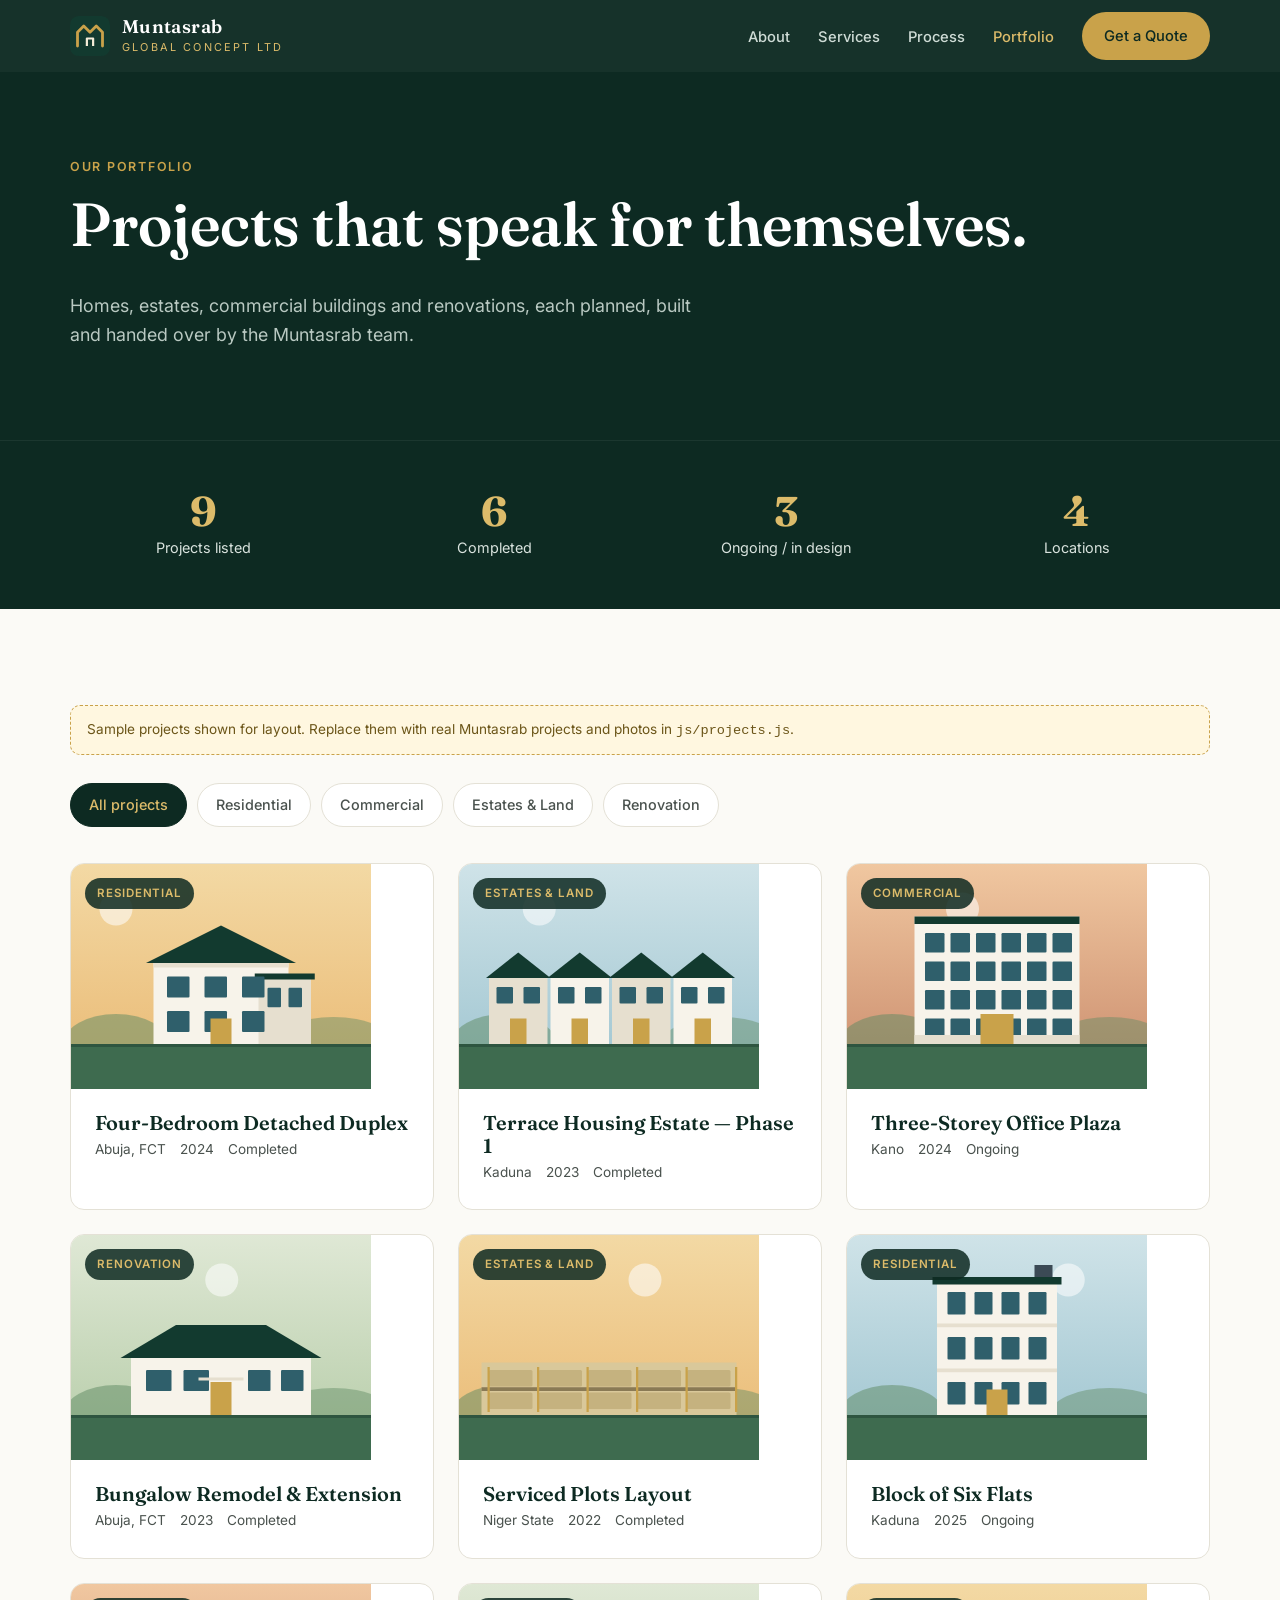
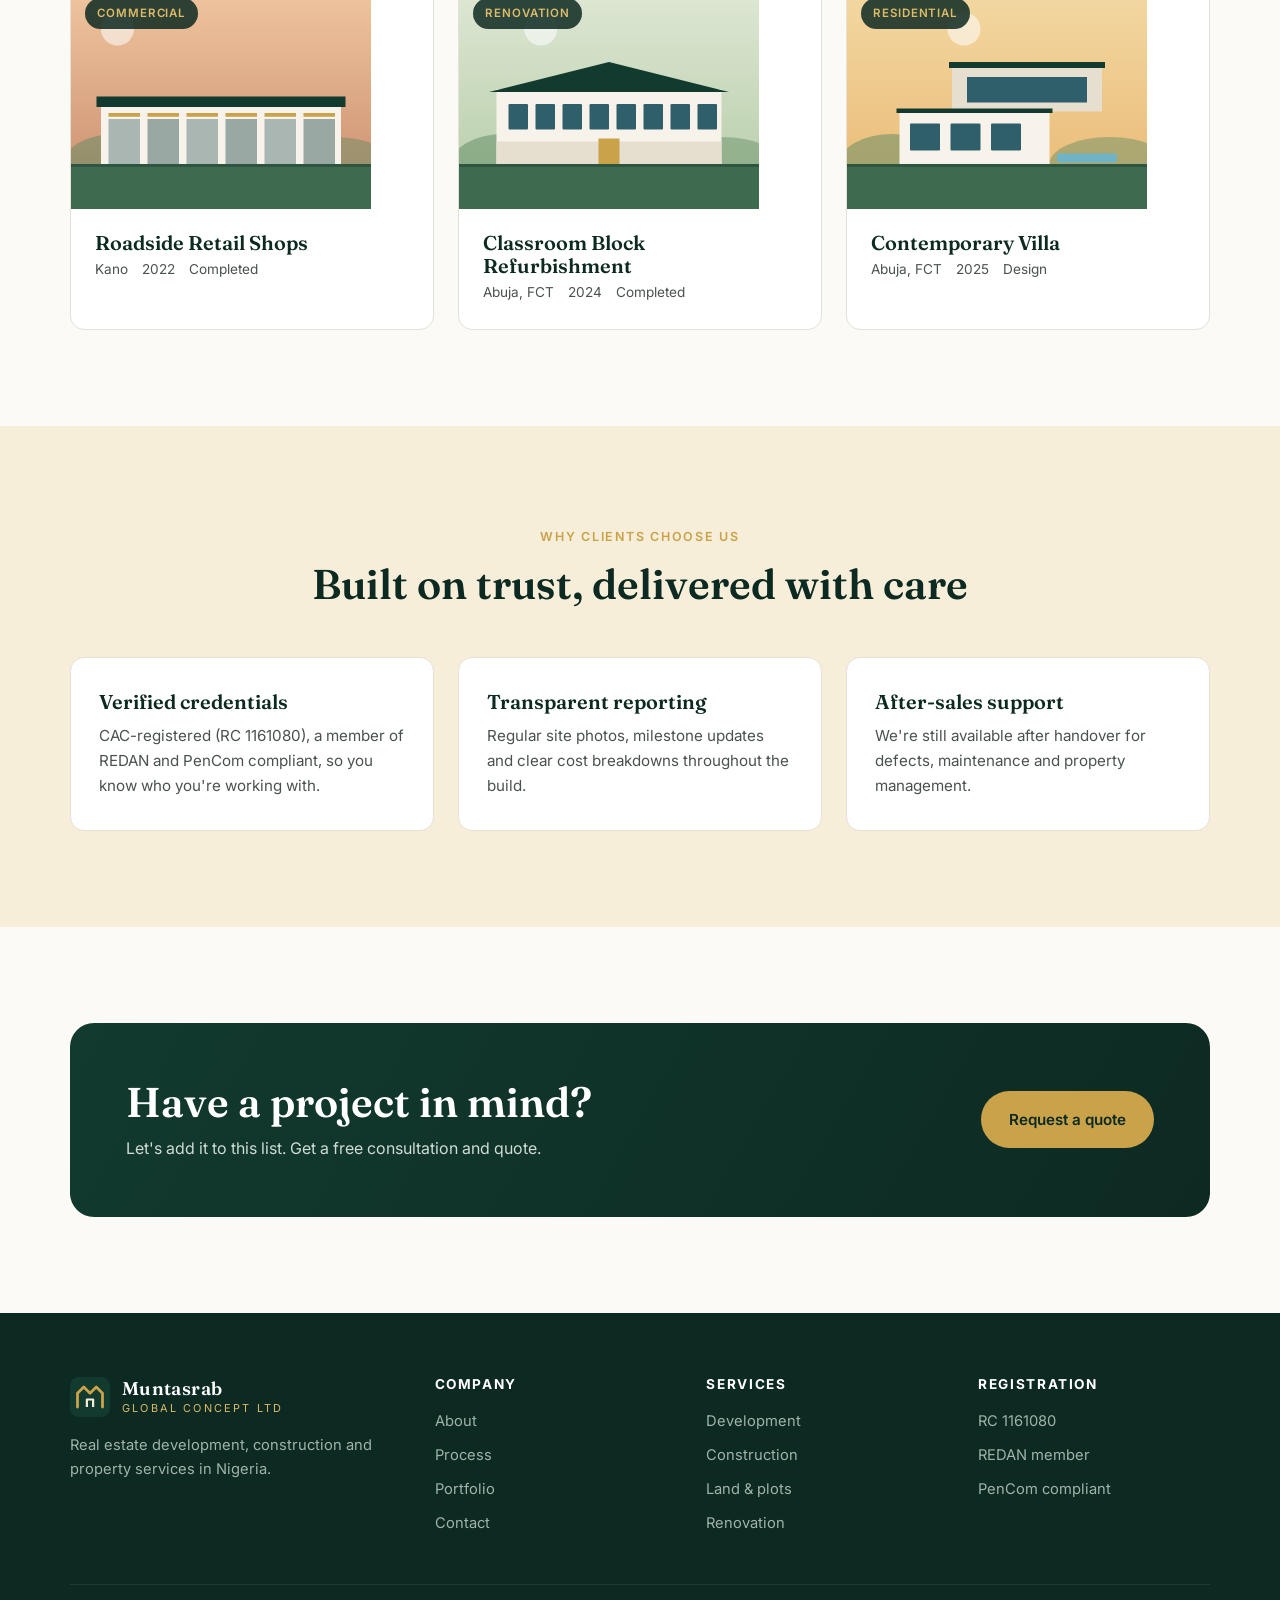
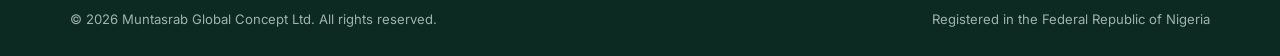
==== portfolio.html @ 81d4eeb0 "Add company website and portfolio for Muntasrab Global Concept Ltd Static, responsive site: company " ====
<!doctype html>
<html lang="en">
<head>
  <meta charset="utf-8">
  <meta name="viewport" content="width=device-width, initial-scale=1">
  <title>Portfolio — Muntasrab Global Concept Ltd</title>
  <meta name="description" content="Residential, commercial, estate and renovation projects by Muntasrab Global Concept Ltd, a Nigerian real estate developer and REDAN member.">
  <link rel="icon" href="assets/logo.svg" type="image/svg+xml">
  <link rel="preconnect" href="https://fonts.googleapis.com">
  <link rel="preconnect" href="https://fonts.gstatic.com" crossorigin>
  <link href="https://fonts.googleapis.com/css2?family=Fraunces:ital,opsz,wght@0,9..144,500;0,9..144,600;1,9..144,500&family=Inter:wght@400;500;600;700&display=swap" rel="stylesheet">
  <link rel="stylesheet" href="css/styles.css">
</head>
<body>

  <header class="site-header">
    <div class="container nav">
      <a class="brand" href="index.html" aria-label="Muntasrab Global Concept — home">
        <img class="brand-mark" src="assets/logo.svg" alt="">
        <span class="brand-text">
          <span class="brand-name">Muntasrab</span><br>
          <span class="brand-sub">Global Concept Ltd</span>
        </span>
      </a>
      <button class="nav-toggle" aria-label="Open menu" aria-expanded="false" aria-controls="nav-links">
        <span></span><span></span><span></span>
      </button>
      <ul class="nav-links" id="nav-links">
        <li><a href="index.html#about">About</a></li>
        <li><a href="index.html#services">Services</a></li>
        <li><a href="index.html#process">Process</a></li>
        <li><a href="portfolio.html" aria-current="page">Portfolio</a></li>
        <li><a class="btn btn--gold" href="index.html#contact">Get a Quote</a></li>
      </ul>
    </div>
  </header>

  <main>
    <section class="page-hero">
      <div class="container">
        <span class="eyebrow">Our Portfolio</span>
        <h1>Projects that speak for themselves.</h1>
        <p class="lead" style="color:#b9c9c2">Homes, estates, commercial buildings and renovations, each planned, built and handed over by the Muntasrab team.</p>
      </div>
    </section>

    <!-- Stats are computed from js/projects.js -->
    <section class="section--dark" style="padding:48px 0;border-top:1px solid rgba(255,255,255,.06)">
      <div class="container stats-grid">
        <div class="stat"><strong data-stat="total">0</strong><span>Projects listed</span></div>
        <div class="stat"><strong data-stat="completed">0</strong><span>Completed</span></div>
        <div class="stat"><strong data-stat="ongoing">0</strong><span>Ongoing / in design</span></div>
        <div class="stat"><strong data-stat="locations">0</strong><span>Locations</span></div>
      </div>
    </section>

    <section class="section">
      <div class="container">
        <!-- TODO: remove this note once js/projects.js contains real projects -->
        <p class="sample-note">Sample projects shown for layout. Replace them with real Muntasrab projects and photos in <code>js/projects.js</code>.</p>

        <div class="filters" data-filters role="group" aria-label="Filter projects">
          <button class="filter active" data-filter="all" aria-pressed="true">All projects</button>
          <button class="filter" data-filter="residential" aria-pressed="false">Residential</button>
          <button class="filter" data-filter="commercial" aria-pressed="false">Commercial</button>
          <button class="filter" data-filter="estate" aria-pressed="false">Estates &amp; Land</button>
          <button class="filter" data-filter="renovation" aria-pressed="false">Renovation</button>
        </div>

        <div class="project-grid" data-project-grid></div>
      </div>
    </section>

    <section class="section section--tint">
      <div class="container">
        <div class="section-head section-head--center reveal">
          <span class="eyebrow">Why Clients Choose Us</span>
          <h2>Built on trust, delivered with care</h2>
        </div>
        <div class="grid-3">
          <article class="card reveal">
            <h3>Verified credentials</h3>
            <p>CAC-registered (RC 1161080), a member of REDAN and PenCom compliant, so you know who you're working with.</p>
          </article>
          <article class="card reveal">
            <h3>Transparent reporting</h3>
            <p>Regular site photos, milestone updates and clear cost breakdowns throughout the build.</p>
          </article>
          <article class="card reveal">
            <h3>After-sales support</h3>
            <p>We're still available after handover for defects, maintenance and property management.</p>
          </article>
        </div>
      </div>
    </section>

    <section class="container" style="padding:96px 20px">
      <div class="cta-band reveal">
        <div>
          <h2>Have a project in mind?</h2>
          <p>Let's add it to this list. Get a free consultation and quote.</p>
        </div>
        <a class="btn btn--gold" href="index.html#contact">Request a quote</a>
      </div>
    </section>
  </main>

  <!-- Project detail modal -->
  <div class="modal" id="project-modal" role="dialog" aria-modal="true" aria-labelledby="m-title">
    <div class="modal-dialog">
      <button class="modal-close" aria-label="Close">×</button>
      <div class="modal-media"></div>
      <div class="modal-body">
        <span class="eyebrow" data-m-cat></span>
        <h2 id="m-title" data-m-title></h2>
        <p data-m-summary style="color:var(--ink-soft)"></p>
        <div class="facts" data-m-facts></div>
        <h3>Scope of work</h3>
        <ul class="scope" data-m-scope></ul>
        <div style="margin-top:28px"><a class="btn btn--green" href="index.html#contact">Enquire about a similar project</a></div>
      </div>
    </div>
  </div>

  <footer class="site-footer">
    <div class="container">
      <div class="footer-grid">
        <div>
          <a class="brand" href="index.html">
            <img class="brand-mark" src="assets/logo.svg" alt="">
            <span class="brand-text"><span class="brand-name">Muntasrab</span><br><span class="brand-sub">Global Concept Ltd</span></span>
          </a>
          <p style="margin-top:16px">Real estate development, construction and property services in Nigeria.</p>
        </div>
        <div>
          <h4>Company</h4>
          <ul><li><a href="index.html#about">About</a></li><li><a href="index.html#process">Process</a></li><li><a href="portfolio.html">Portfolio</a></li><li><a href="index.html#contact">Contact</a></li></ul>
        </div>
        <div>
          <h4>Services</h4>
          <ul><li>Development</li><li>Construction</li><li>Land &amp; plots</li><li>Renovation</li></ul>
        </div>
        <div>
          <h4>Registration</h4>
          <ul><li>RC 1161080</li><li>REDAN member</li><li>PenCom compliant</li></ul>
        </div>
      </div>
      <div class="footer-bottom">
        <span>© <span data-year>2026</span> Muntasrab Global Concept Ltd. All rights reserved.</span>
        <span>Registered in the Federal Republic of Nigeria</span>
      </div>
    </div>
  </footer>

  <script src="js/projects.js"></script>
  <script src="js/main.js"></script>
  <script>
    (function () {
      var p = window.PROJECTS || [];
      var set = function (k, v) { var el = document.querySelector('[data-stat="' + k + '"]'); if (el) el.textContent = v; };
      set("total", p.length);
      set("completed", p.filter(function (x) { return x.status === "Completed"; }).length);
      set("ongoing", p.filter(function (x) { return x.status !== "Completed"; }).length);
      set("locations", new Set(p.map(function (x) { return x.location; })).size);
    })();
  </script>
</body>
</html>
---- css/styles.css ----
/* Muntasrab Global Concept Ltd — shared styles */
:root {
  --green-900: #0d2a22;
  --green-800: #123a2f;
  --green-700: #1a4d3e;
  --green-500: #2f7a5f;
  --gold-500: #c9a24a;
  --gold-400: #dcbb6a;
  --gold-100: #f6eed9;
  --ink: #1b1f1d;
  --ink-soft: #4a524e;
  --paper: #fbfaf6;
  --white: #ffffff;
  --line: #e4e1d6;
  --radius: 14px;
  --shadow: 0 10px 30px rgba(13, 42, 34, 0.12);
  --maxw: 1180px;
  --font-display: "Fraunces", Georgia, serif;
  --font-body: "Inter", system-ui, -apple-system, "Segoe UI", sans-serif;
}

*,
*::before,
*::after { box-sizing: border-box; }

html { scroll-behavior: smooth; }

body {
  margin: 0;
  font-family: var(--font-body);
  color: var(--ink);
  background: var(--paper);
  line-height: 1.65;
  -webkit-font-smoothing: antialiased;
}

img, svg { display: block; max-width: 100%; }

a { color: inherit; }

h1, h2, h3, h4 {
  font-family: var(--font-display);
  line-height: 1.15;
  margin: 0 0 0.5em;
  color: var(--green-900);
}

h1 { font-size: clamp(2.2rem, 5vw, 3.8rem); font-weight: 600; }
h2 { font-size: clamp(1.8rem, 3.5vw, 2.6rem); font-weight: 600; }
h3 { font-size: 1.25rem; font-weight: 600; }

p { margin: 0 0 1em; }

.container {
  width: 100%;
  max-width: var(--maxw);
  margin: 0 auto;
  padding: 0 20px;
}

.eyebrow {
  display: inline-block;
  font-size: 0.78rem;
  font-weight: 600;
  letter-spacing: 0.14em;
  text-transform: uppercase;
  color: var(--gold-500);
  margin-bottom: 0.8rem;
}

.lead { font-size: 1.12rem; color: var(--ink-soft); max-width: 640px; }

.section { padding: 96px 0; }
.section--tint { background: var(--gold-100); }
.section--dark { background: var(--green-900); color: #d9e3de; }
.section--dark h2, .section--dark h3 { color: var(--white); }

.section-head { max-width: 720px; margin-bottom: 48px; }
.section-head--center { margin-left: auto; margin-right: auto; text-align: center; }
.section-head--center .lead { margin: 0 auto; }

/* Buttons */
.btn {
  display: inline-flex;
  align-items: center;
  gap: 8px;
  padding: 14px 26px;
  border-radius: 999px;
  font-weight: 600;
  font-size: 0.95rem;
  text-decoration: none;
  border: 2px solid transparent;
  cursor: pointer;
  transition: transform 0.15s ease, background 0.2s ease, color 0.2s ease;
  font-family: inherit;
}
.btn:hover { transform: translateY(-2px); }
.btn--gold { background: var(--gold-500); color: var(--green-900); }
.btn--gold:hover { background: var(--gold-400); }
.btn--outline { border-color: currentColor; color: var(--white); background: transparent; }
.btn--outline:hover { background: rgba(255, 255, 255, 0.1); }
.btn--green { background: var(--green-800); color: var(--white); }
.btn--green:hover { background: var(--green-700); }

/* Header */
.site-header {
  position: sticky;
  top: 0;
  z-index: 50;
  background: rgba(13, 42, 34, 0.96);
  backdrop-filter: blur(8px);
  color: var(--white);
}
.nav {
  display: flex;
  align-items: center;
  justify-content: space-between;
  height: 72px;
}
.brand {
  display: flex;
  align-items: center;
  gap: 12px;
  text-decoration: none;
  color: var(--white);
}
.brand-mark {
  width: 40px;
  height: 40px;
  flex-shrink: 0;
}
.brand-text { line-height: 1.1; }
.brand-name { font-family: var(--font-display); font-weight: 600; font-size: 1.15rem; letter-spacing: 0.02em; }
.brand-sub { font-size: 0.68rem; letter-spacing: 0.2em; text-transform: uppercase; color: var(--gold-400); }

.nav-links {
  display: flex;
  gap: 28px;
  list-style: none;
  margin: 0;
  padding: 0;
  align-items: center;
}
.nav-links a {
  text-decoration: none;
  font-size: 0.92rem;
  font-weight: 500;
  color: #cfdcd6;
  transition: color 0.2s;
}
.nav-links a:hover,
.nav-links a[aria-current="page"] { color: var(--gold-400); }
.nav-links .btn { padding: 10px 20px; color: var(--green-900); }

.nav-toggle {
  display: none;
  background: none;
  border: 0;
  color: var(--white);
  padding: 8px;
  cursor: pointer;
}
.nav-toggle span {
  display: block;
  width: 24px;
  height: 2px;
  background: currentColor;
  margin: 5px 0;
  transition: transform 0.2s, opacity 0.2s;
}

@media (max-width: 860px) {
  .nav-toggle { display: block; }
  .nav-links {
    position: absolute;
    top: 72px;
    left: 0;
    right: 0;
    flex-direction: column;
    align-items: flex-start;
    gap: 0;
    background: var(--green-900);
    padding: 8px 20px 24px;
    display: none;
  }
  .nav-links.open { display: flex; }
  .nav-links li { width: 100%; }
  .nav-links a { display: block; padding: 12px 0; }
  .nav-links .btn { margin-top: 8px; display: inline-flex; }
}

/* Hero */
.hero {
  position: relative;
  background: var(--green-900);
  color: #d9e3de;
  overflow: hidden;
}
.hero-inner {
  display: grid;
  grid-template-columns: 1.1fr 0.9fr;
  gap: 48px;
  align-items: center;
  padding: 96px 20px 110px;
}
.hero h1 { color: var(--white); }
.hero h1 em { font-style: italic; color: var(--gold-400); }
.hero .lead { color: #b9c9c2; }
.hero-actions { display: flex; flex-wrap: wrap; gap: 14px; margin-top: 28px; }
.hero-art { position: relative; }
.hero-art svg { width: 100%; height: auto; }
.hero-badge {
  position: absolute;
  bottom: -10px;
  left: -10px;
  background: var(--white);
  color: var(--green-900);
  border-radius: var(--radius);
  padding: 14px 18px;
  box-shadow: var(--shadow);
  font-size: 0.85rem;
  display: flex;
  gap: 12px;
  align-items: center;
}
.hero-badge strong { display: block; font-family: var(--font-display); font-size: 1.05rem; }

@media (max-width: 860px) {
  .hero-inner { grid-template-columns: 1fr; padding: 64px 20px 80px; }
  .hero-art { max-width: 460px; }
}

/* Credentials strip */
.creds {
  background: var(--green-800);
  color: #cfdcd6;
  padding: 26px 0;
}
.creds-grid {
  display: grid;
  grid-template-columns: repeat(4, 1fr);
  gap: 20px;
  text-align: center;
}
.creds-grid strong {
  display: block;
  font-family: var(--font-display);
  color: var(--gold-400);
  font-size: 1.3rem;
}
.creds-grid span { font-size: 0.82rem; letter-spacing: 0.04em; }
@media (max-width: 720px) { .creds-grid { grid-template-columns: repeat(2, 1fr); } }

/* About */
.split {
  display: grid;
  grid-template-columns: 1fr 1fr;
  gap: 64px;
  align-items: center;
}
@media (max-width: 860px) { .split { grid-template-columns: 1fr; gap: 40px; } }

.value-list { list-style: none; padding: 0; margin: 24px 0 0; display: grid; gap: 16px; }
.value-list li { display: flex; gap: 14px; align-items: flex-start; }
.value-list .tick {
  flex-shrink: 0;
  width: 28px;
  height: 28px;
  border-radius: 50%;
  background: var(--gold-100);
  color: var(--green-700);
  display: grid;
  place-items: center;
  font-weight: 700;
  font-size: 0.85rem;
}

.about-card {
  background: var(--green-900);
  border-radius: 22px;
  padding: 40px;
  color: #cfdcd6;
  position: relative;
  overflow: hidden;
}
.about-card h3 { color: var(--white); }
.about-card .quote { font-family: var(--font-display); font-size: 1.4rem; color: var(--white); line-height: 1.4; }
.about-card .pattern { position: absolute; right: -40px; top: -40px; opacity: 0.12; width: 220px; }

/* Cards */
.grid-3 {
  display: grid;
  grid-template-columns: repeat(3, 1fr);
  gap: 24px;
}
@media (max-width: 960px) { .grid-3 { grid-template-columns: repeat(2, 1fr); } }
@media (max-width: 620px) { .grid-3 { grid-template-columns: 1fr; } }

.card {
  background: var(--white);
  border: 1px solid var(--line);
  border-radius: var(--radius);
  padding: 32px 28px;
  transition: transform 0.2s ease, box-shadow 0.2s ease, border-color 0.2s;
}
.card:hover { transform: translateY(-4px); box-shadow: var(--shadow); border-color: transparent; }
.card-icon {
  width: 52px;
  height: 52px;
  border-radius: 12px;
  background: var(--green-900);
  color: var(--gold-400);
  display: grid;
  place-items: center;
  margin-bottom: 20px;
}
.card-icon svg { width: 26px; height: 26px; }
.card p { color: var(--ink-soft); font-size: 0.95rem; margin: 0; }

/* Process */
.steps {
  display: grid;
  grid-template-columns: repeat(4, 1fr);
  gap: 24px;
  counter-reset: step;
}
@media (max-width: 960px) { .steps { grid-template-columns: repeat(2, 1fr); } }
@media (max-width: 560px) { .steps { grid-template-columns: 1fr; } }
.step {
  border-top: 2px solid var(--gold-500);
  padding-top: 20px;
}
.step::before {
  counter-increment: step;
  content: "0" counter(step);
  display: block;
  font-family: var(--font-display);
  font-size: 2.2rem;
  color: var(--gold-400);
  margin-bottom: 8px;
}
.step p { font-size: 0.93rem; color: #b9c9c2; margin: 0; }

/* Project cards (shared with portfolio) */
.project-grid {
  display: grid;
  grid-template-columns: repeat(3, 1fr);
  gap: 24px;
}
@media (max-width: 960px) { .project-grid { grid-template-columns: repeat(2, 1fr); } }
@media (max-width: 620px) { .project-grid { grid-template-columns: 1fr; } }

.project {
  background: var(--white);
  border-radius: var(--radius);
  overflow: hidden;
  border: 1px solid var(--line);
  cursor: pointer;
  text-align: left;
  padding: 0;
  font: inherit;
  color: inherit;
  display: flex;
  flex-direction: column;
  transition: transform 0.2s ease, box-shadow 0.2s ease;
}
.project:hover,
.project:focus-visible { transform: translateY(-4px); box-shadow: var(--shadow); }
.project:focus-visible { outline: 3px solid var(--gold-500); outline-offset: 2px; }
.project-media {
  aspect-ratio: 4 / 3;
  position: relative;
  overflow: hidden;
}
.project-media svg,
.project-media img { width: 100%; height: 100%; object-fit: cover; }
.project-tag {
  position: absolute;
  top: 14px;
  left: 14px;
  background: rgba(13, 42, 34, 0.85);
  color: var(--gold-400);
  font-size: 0.72rem;
  font-weight: 600;
  letter-spacing: 0.08em;
  text-transform: uppercase;
  padding: 6px 12px;
  border-radius: 999px;
}
.project-body { padding: 22px 24px 26px; }
.project-body h3 { margin-bottom: 4px; }
.project-meta { font-size: 0.85rem; color: var(--ink-soft); display: flex; gap: 14px; flex-wrap: wrap; }

.sample-note {
  background: #fff7e0;
  border: 1px dashed var(--gold-500);
  color: #6b5518;
  font-size: 0.85rem;
  padding: 12px 16px;
  border-radius: 10px;
  margin-bottom: 28px;
}

/* CTA band */
.cta-band {
  background: linear-gradient(120deg, var(--green-800), var(--green-900));
  border-radius: 24px;
  padding: 56px;
  display: flex;
  justify-content: space-between;
  align-items: center;
  gap: 32px;
  color: #cfdcd6;
  flex-wrap: wrap;
}
.cta-band h2 { color: var(--white); margin-bottom: 8px; }
.cta-band p { margin: 0; }
@media (max-width: 620px) { .cta-band { padding: 36px 24px; } }

/* Contact */
.contact-grid {
  display: grid;
  grid-template-columns: 0.9fr 1.1fr;
  gap: 48px;
}
@media (max-width: 860px) { .contact-grid { grid-template-columns: 1fr; } }
.contact-list { list-style: none; padding: 0; margin: 24px 0 0; display: grid; gap: 20px; }
.contact-list li { display: flex; gap: 16px; }
.contact-list .ico {
  width: 44px; height: 44px; border-radius: 12px; flex-shrink: 0;
  background: var(--green-900); color: var(--gold-400);
  display: grid; place-items: center;
}
.contact-list .ico svg { width: 20px; height: 20px; }
.contact-list small { display: block; color: var(--ink-soft); font-size: 0.8rem; text-transform: uppercase; letter-spacing: 0.08em; }

.form {
  background: var(--white);
  border: 1px solid var(--line);
  border-radius: 20px;
  padding: 36px;
  display: grid;
  gap: 18px;
}
@media (max-width: 560px) { .form { padding: 24px; } }
.form-row { display: grid; grid-template-columns: 1fr 1fr; gap: 18px; }
@media (max-width: 560px) { .form-row { grid-template-columns: 1fr; } }
.field label { display: block; font-size: 0.85rem; font-weight: 600; margin-bottom: 6px; }
.field input,
.field select,
.field textarea {
  width: 100%;
  padding: 13px 14px;
  border: 1px solid var(--line);
  border-radius: 10px;
  font: inherit;
  background: var(--paper);
  color: var(--ink);
}
.field input:focus,
.field select:focus,
.field textarea:focus { outline: 2px solid var(--gold-500); border-color: transparent; }
.field textarea { min-height: 130px; resize: vertical; }
.form-status { font-size: 0.9rem; color: var(--green-700); min-height: 1.2em; margin: 0; }

/* Footer */
.site-footer {
  background: var(--green-900);
  color: #9fb3aa;
  padding: 64px 0 28px;
  font-size: 0.92rem;
}
.footer-grid {
  display: grid;
  grid-template-columns: 1.4fr 1fr 1fr 1fr;
  gap: 40px;
  margin-bottom: 48px;
}
@media (max-width: 860px) { .footer-grid { grid-template-columns: 1fr 1fr; } }
@media (max-width: 520px) { .footer-grid { grid-template-columns: 1fr; } }
.site-footer h4 { color: var(--white); font-family: var(--font-body); font-size: 0.85rem; text-transform: uppercase; letter-spacing: 0.12em; margin-bottom: 16px; }
.site-footer ul { list-style: none; padding: 0; margin: 0; display: grid; gap: 10px; }
.site-footer a { text-decoration: none; }
.site-footer a:hover { color: var(--gold-400); }
.footer-bottom {
  border-top: 1px solid rgba(255, 255, 255, 0.08);
  padding-top: 24px;
  display: flex;
  justify-content: space-between;
  gap: 16px;
  flex-wrap: wrap;
  font-size: 0.82rem;
}

/* Portfolio page */
.page-hero {
  background: var(--green-900);
  color: #b9c9c2;
  padding: 80px 0 72px;
}
.page-hero h1 { color: var(--white); }

.filters {
  display: flex;
  flex-wrap: wrap;
  gap: 10px;
  margin-bottom: 36px;
}
.filter {
  border: 1px solid var(--line);
  background: var(--white);
  border-radius: 999px;
  padding: 9px 18px;
  font: inherit;
  font-size: 0.9rem;
  font-weight: 500;
  cursor: pointer;
  color: var(--ink-soft);
  transition: all 0.2s;
}
.filter:hover { border-color: var(--green-700); color: var(--green-800); }
.filter.active { background: var(--green-900); border-color: var(--green-900); color: var(--gold-400); }

.stats-grid {
  display: grid;
  grid-template-columns: repeat(4, 1fr);
  gap: 24px;
  text-align: center;
}
@media (max-width: 720px) { .stats-grid { grid-template-columns: repeat(2, 1fr); } }
.stat strong { display: block; font-family: var(--font-display); font-size: 2.6rem; color: var(--gold-400); line-height: 1.1; }
.stat span { font-size: 0.9rem; }

.testimonial {
  background: var(--white);
  border-radius: var(--radius);
  padding: 32px;
  border: 1px solid var(--line);
}
.testimonial blockquote { margin: 0 0 20px; font-family: var(--font-display); font-size: 1.1rem; color: var(--green-900); line-height: 1.5; }
.testimonial cite { font-style: normal; font-size: 0.88rem; color: var(--ink-soft); }
.testimonial cite strong { display: block; color: var(--ink); }

/* Modal */
.modal {
  position: fixed;
  inset: 0;
  z-index: 100;
  background: rgba(8, 24, 19, 0.75);
  display: none;
  align-items: center;
  justify-content: center;
  padding: 20px;
}
.modal.open { display: flex; }
.modal-dialog {
  background: var(--white);
  border-radius: 20px;
  max-width: 820px;
  width: 100%;
  max-height: 90vh;
  overflow-y: auto;
  position: relative;
}
.modal-media { aspect-ratio: 16 / 8; overflow: hidden; }
.modal-media svg, .modal-media img { width: 100%; height: 100%; object-fit: cover; }
.modal-body { padding: 32px 36px 36px; }
@media (max-width: 560px) { .modal-body { padding: 24px; } }
.modal-close {
  position: absolute;
  top: 14px;
  right: 14px;
  width: 40px;
  height: 40px;
  border-radius: 50%;
  border: 0;
  background: rgba(255, 255, 255, 0.92);
  cursor: pointer;
  font-size: 1.4rem;
  line-height: 1;
  color: var(--green-900);
}
.facts {
  display: grid;
  grid-template-columns: repeat(auto-fit, minmax(150px, 1fr));
  gap: 16px;
  margin: 20px 0 24px;
  padding: 20px;
  background: var(--paper);
  border-radius: 12px;
}
.facts small { display: block; color: var(--ink-soft); font-size: 0.75rem; text-transform: uppercase; letter-spacing: 0.08em; }
.facts strong { font-size: 0.98rem; }
.scope { display: flex; flex-wrap: wrap; gap: 8px; list-style: none; padding: 0; margin: 12px 0 0; }
.scope li { background: var(--gold-100); color: var(--green-800); padding: 6px 12px; border-radius: 999px; font-size: 0.82rem; font-weight: 500; }

/* Reveal on scroll */
.reveal { opacity: 0; transform: translateY(18px); transition: opacity 0.6s ease, transform 0.6s ease; }
.reveal.visible { opacity: 1; transform: none; }
@media (prefers-reduced-motion: reduce) {
  html { scroll-behavior: auto; }
  .reveal { opacity: 1; transform: none; transition: none; }
  .btn, .card, .project { transition: none; }
}

.visually-hidden {
  position: absolute !important;
  width: 1px; height: 1px;
  overflow: hidden;
  clip: rect(0 0 0 0);
  white-space: nowrap;
}
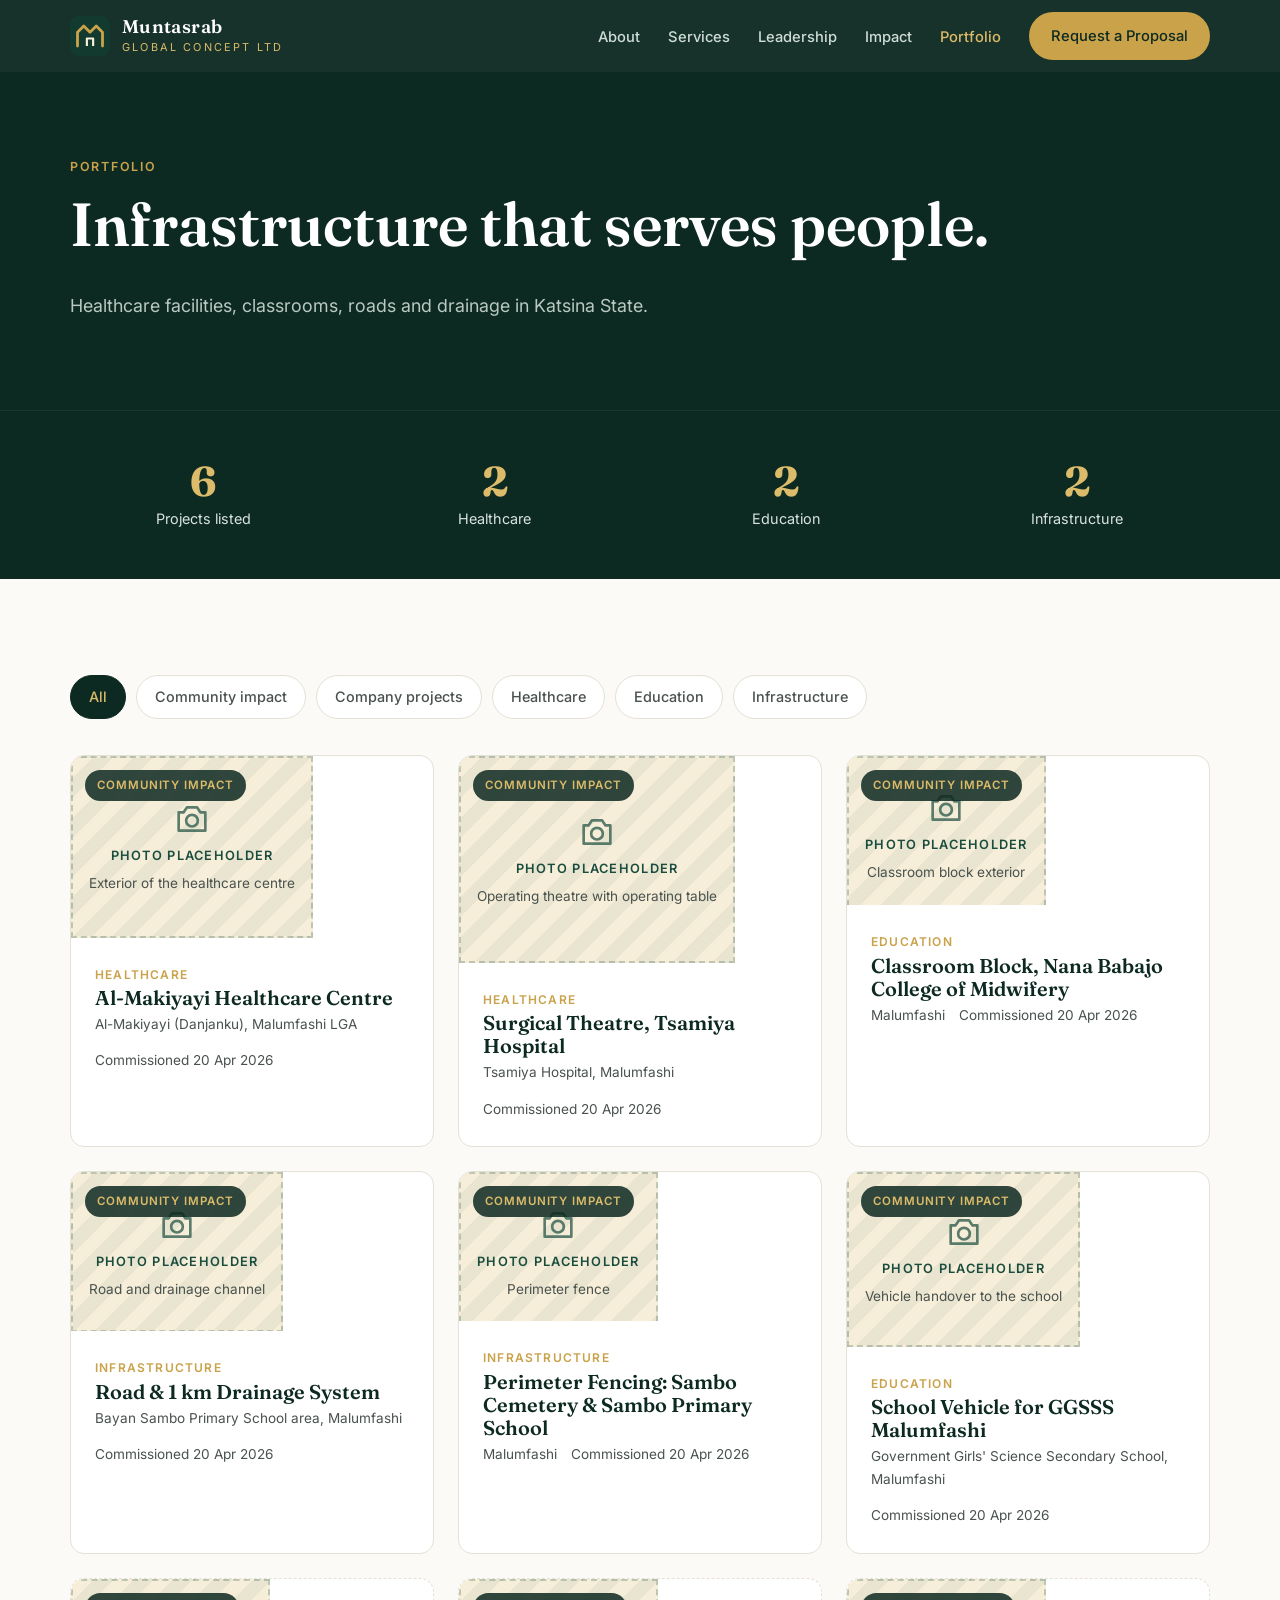
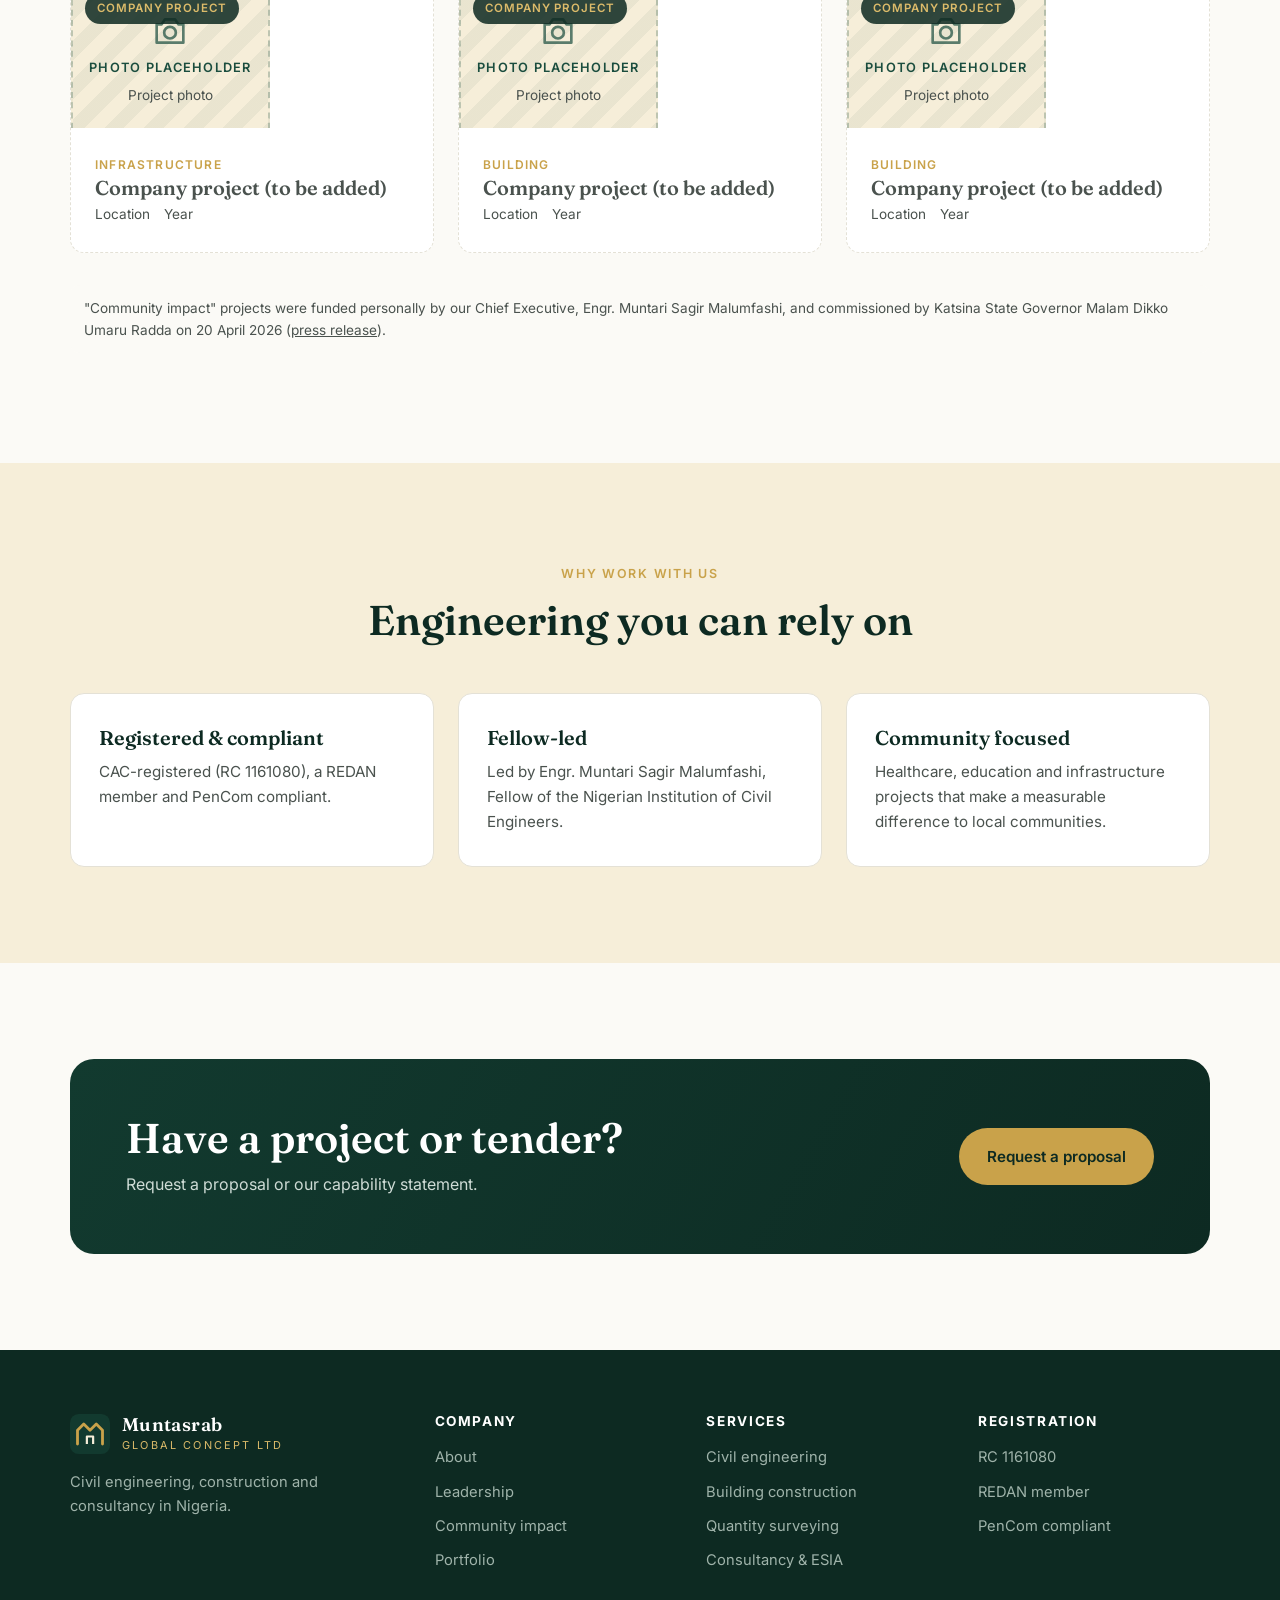
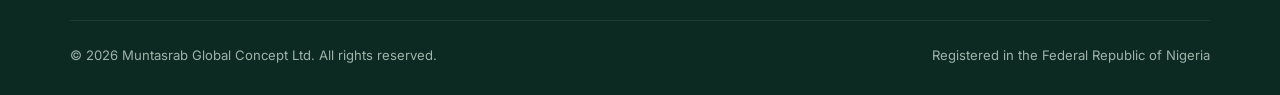
==== commit b66a34ad: "Rebuild site around confirmed company facts, with photo placeholders Reframe as a civil engineering " ====
--- a/portfolio.html
+++ b/portfolio.html
@@ -4,7 +4,7 @@
   <meta charset="utf-8">
   <meta name="viewport" content="width=device-width, initial-scale=1">
   <title>Portfolio — Muntasrab Global Concept Ltd</title>
-  <meta name="description" content="Residential, commercial, estate and renovation projects by Muntasrab Global Concept Ltd, a Nigerian real estate developer and REDAN member.">
+  <meta name="description" content="Projects and community impact work by Muntasrab Global Concept Ltd and its Chief Executive, Engr. Muntari Sagir Malumfashi, FNICE.">
   <link rel="icon" href="assets/logo.svg" type="image/svg+xml">
   <link rel="preconnect" href="https://fonts.googleapis.com">
   <link rel="preconnect" href="https://fonts.gstatic.com" crossorigin>
@@ -28,9 +28,10 @@
       <ul class="nav-links" id="nav-links">
         <li><a href="index.html#about">About</a></li>
         <li><a href="index.html#services">Services</a></li>
-        <li><a href="index.html#process">Process</a></li>
+        <li><a href="index.html#leadership">Leadership</a></li>
+        <li><a href="index.html#impact">Impact</a></li>
         <li><a href="portfolio.html" aria-current="page">Portfolio</a></li>
-        <li><a class="btn btn--gold" href="index.html#contact">Get a Quote</a></li>
+        <li><a class="btn btn--gold" href="index.html#contact">Request a Proposal</a></li>
       </ul>
     </div>
   </header>
@@ -38,57 +39,57 @@
   <main>
     <section class="page-hero">
       <div class="container">
-        <span class="eyebrow">Our Portfolio</span>
-        <h1>Projects that speak for themselves.</h1>
-        <p class="lead" style="color:#b9c9c2">Homes, estates, commercial buildings and renovations, each planned, built and handed over by the Muntasrab team.</p>
+        <span class="eyebrow">Portfolio</span>
+        <h1>Infrastructure that serves people.</h1>
+        <p class="lead" style="color:#b9c9c2">Healthcare facilities, classrooms, roads and drainage in Katsina State.</p>
       </div>
     </section>
 
-    <!-- Stats are computed from js/projects.js -->
+    <!-- Counts are computed from js/projects.js (empty company slots are not counted) -->
     <section class="section--dark" style="padding:48px 0;border-top:1px solid rgba(255,255,255,.06)">
       <div class="container stats-grid">
         <div class="stat"><strong data-stat="total">0</strong><span>Projects listed</span></div>
-        <div class="stat"><strong data-stat="completed">0</strong><span>Completed</span></div>
-        <div class="stat"><strong data-stat="ongoing">0</strong><span>Ongoing / in design</span></div>
-        <div class="stat"><strong data-stat="locations">0</strong><span>Locations</span></div>
+        <div class="stat"><strong data-stat="healthcare">0</strong><span>Healthcare</span></div>
+        <div class="stat"><strong data-stat="education">0</strong><span>Education</span></div>
+        <div class="stat"><strong data-stat="infrastructure">0</strong><span>Infrastructure</span></div>
       </div>
     </section>
 
     <section class="section">
       <div class="container">
-        <!-- TODO: remove this note once js/projects.js contains real projects -->
-        <p class="sample-note">Sample projects shown for layout. Replace them with real Muntasrab projects and photos in <code>js/projects.js</code>.</p>
-
         <div class="filters" data-filters role="group" aria-label="Filter projects">
-          <button class="filter active" data-filter="all" aria-pressed="true">All projects</button>
-          <button class="filter" data-filter="residential" aria-pressed="false">Residential</button>
-          <button class="filter" data-filter="commercial" aria-pressed="false">Commercial</button>
-          <button class="filter" data-filter="estate" aria-pressed="false">Estates &amp; Land</button>
-          <button class="filter" data-filter="renovation" aria-pressed="false">Renovation</button>
+          <button class="filter active" data-filter="all" aria-pressed="true">All</button>
+          <button class="filter" data-filter="community" aria-pressed="false">Community impact</button>
+          <button class="filter" data-filter="company" aria-pressed="false">Company projects</button>
+          <button class="filter" data-filter="healthcare" aria-pressed="false">Healthcare</button>
+          <button class="filter" data-filter="education" aria-pressed="false">Education</button>
+          <button class="filter" data-filter="infrastructure" aria-pressed="false">Infrastructure</button>
         </div>
 
         <div class="project-grid" data-project-grid></div>
+
+        <p class="modal-note" style="margin-top:32px">"Community impact" projects were funded personally by our Chief Executive, Engr. Muntari Sagir Malumfashi, and commissioned by Katsina State Governor Malam Dikko Umaru Radda on 20 April 2026 (<a href="https://katsinastate.gov.ng/2026/04/20/governor-radda-urges-affluent-individuals-to-support-community-development/" target="_blank" rel="noopener">press release</a>).</p>
       </div>
     </section>
 
     <section class="section section--tint">
       <div class="container">
         <div class="section-head section-head--center reveal">
-          <span class="eyebrow">Why Clients Choose Us</span>
-          <h2>Built on trust, delivered with care</h2>
+          <span class="eyebrow">Why Work With Us</span>
+          <h2>Engineering you can rely on</h2>
         </div>
         <div class="grid-3">
           <article class="card reveal">
-            <h3>Verified credentials</h3>
-            <p>CAC-registered (RC 1161080), a member of REDAN and PenCom compliant, so you know who you're working with.</p>
+            <h3>Registered &amp; compliant</h3>
+            <p>CAC-registered (RC 1161080), a REDAN member and PenCom compliant.</p>
           </article>
           <article class="card reveal">
-            <h3>Transparent reporting</h3>
-            <p>Regular site photos, milestone updates and clear cost breakdowns throughout the build.</p>
+            <h3>Fellow-led</h3>
+            <p>Led by Engr. Muntari Sagir Malumfashi, Fellow of the Nigerian Institution of Civil Engineers.</p>
           </article>
           <article class="card reveal">
-            <h3>After-sales support</h3>
-            <p>We're still available after handover for defects, maintenance and property management.</p>
+            <h3>Community focused</h3>
+            <p>Healthcare, education and infrastructure projects that make a measurable difference to local communities.</p>
           </article>
         </div>
       </div>
@@ -97,10 +98,10 @@
     <section class="container" style="padding:96px 20px">
       <div class="cta-band reveal">
         <div>
-          <h2>Have a project in mind?</h2>
-          <p>Let's add it to this list. Get a free consultation and quote.</p>
+          <h2>Have a project or tender?</h2>
+          <p>Request a proposal or our capability statement.</p>
         </div>
-        <a class="btn btn--gold" href="index.html#contact">Request a quote</a>
+        <a class="btn btn--gold" href="index.html#contact">Request a proposal</a>
       </div>
     </section>
   </main>
@@ -115,9 +116,11 @@
         <h2 id="m-title" data-m-title></h2>
         <p data-m-summary style="color:var(--ink-soft)"></p>
         <div class="facts" data-m-facts></div>
-        <h3>Scope of work</h3>
+        <div class="modal-gallery" data-m-gallery></div>
+        <h3>Scope</h3>
         <ul class="scope" data-m-scope></ul>
-        <div style="margin-top:28px"><a class="btn btn--green" href="index.html#contact">Enquire about a similar project</a></div>
+        <p class="modal-note" data-m-note hidden>Funded personally by Engr. Muntari Sagir Malumfashi and commissioned by Governor Dikko Umaru Radda on 20 April 2026.</p>
+        <div style="margin-top:28px"><a class="btn btn--green" href="index.html#contact">Discuss a similar project</a></div>
       </div>
     </div>
   </div>
@@ -130,15 +133,15 @@
             <img class="brand-mark" src="assets/logo.svg" alt="">
             <span class="brand-text"><span class="brand-name">Muntasrab</span><br><span class="brand-sub">Global Concept Ltd</span></span>
           </a>
-          <p style="margin-top:16px">Real estate development, construction and property services in Nigeria.</p>
+          <p style="margin-top:16px">Civil engineering, construction and consultancy in Nigeria.</p>
         </div>
         <div>
           <h4>Company</h4>
-          <ul><li><a href="index.html#about">About</a></li><li><a href="index.html#process">Process</a></li><li><a href="portfolio.html">Portfolio</a></li><li><a href="index.html#contact">Contact</a></li></ul>
+          <ul><li><a href="index.html#about">About</a></li><li><a href="index.html#leadership">Leadership</a></li><li><a href="index.html#impact">Community impact</a></li><li><a href="portfolio.html">Portfolio</a></li></ul>
         </div>
         <div>
           <h4>Services</h4>
-          <ul><li>Development</li><li>Construction</li><li>Land &amp; plots</li><li>Renovation</li></ul>
+          <ul><li>Civil engineering</li><li>Building construction</li><li>Quantity surveying</li><li>Consultancy &amp; ESIA</li></ul>
         </div>
         <div>
           <h4>Registration</h4>
@@ -154,15 +157,5 @@
 
   <script src="js/projects.js"></script>
   <script src="js/main.js"></script>
-  <script>
-    (function () {
-      var p = window.PROJECTS || [];
-      var set = function (k, v) { var el = document.querySelector('[data-stat="' + k + '"]'); if (el) el.textContent = v; };
-      set("total", p.length);
-      set("completed", p.filter(function (x) { return x.status === "Completed"; }).length);
-      set("ongoing", p.filter(function (x) { return x.status !== "Completed"; }).length);
-      set("locations", new Set(p.map(function (x) { return x.location; })).size);
-    })();
-  </script>
 </body>
 </html>
--- a/css/styles.css
+++ b/css/styles.css
@@ -610,3 +610,91 @@
   clip: rect(0 0 0 0);
   white-space: nowrap;
 }
+
+/* ---------- Photo placeholders ---------- */
+.photo-ph {
+  width: 100%;
+  height: 100%;
+  min-height: 160px;
+  display: flex;
+  flex-direction: column;
+  align-items: center;
+  justify-content: center;
+  gap: 6px;
+  padding: 16px;
+  text-align: center;
+  color: var(--green-700);
+  background:
+    repeating-linear-gradient(135deg, transparent 0 14px, rgba(26, 77, 62, 0.06) 14px 28px),
+    var(--gold-100);
+  border: 2px dashed rgba(26, 77, 62, 0.25);
+}
+.photo-ph svg { width: 40px; height: 40px; opacity: 0.7; }
+.photo-ph span { font-weight: 600; font-size: 0.8rem; letter-spacing: 0.1em; text-transform: uppercase; }
+.photo-ph small { font-size: 0.85rem; color: var(--ink-soft); max-width: 260px; }
+.section--dark .photo-ph { background: repeating-linear-gradient(135deg, transparent 0 14px, rgba(255,255,255,0.04) 14px 28px), var(--green-800); color: var(--gold-400); border-color: rgba(220,187,106,0.35); }
+.section--dark .photo-ph small { color: #b9c9c2; }
+
+.project-cat { font-size: 0.75rem; font-weight: 600; letter-spacing: 0.1em; text-transform: uppercase; color: var(--gold-500); }
+.project--slot { border-style: dashed; }
+.project--slot h3 { color: var(--ink-soft); }
+
+/* ---------- Leadership ---------- */
+.leader {
+  display: grid;
+  grid-template-columns: 320px 1fr;
+  gap: 48px;
+  align-items: center;
+}
+@media (max-width: 860px) { .leader { grid-template-columns: 1fr; gap: 28px; } }
+.leader-photo { aspect-ratio: 4 / 5; border-radius: 20px; overflow: hidden; max-width: 320px; }
+.leader-photo img { width: 100%; height: 100%; object-fit: cover; }
+.leader-role { font-size: 0.95rem; color: var(--gold-500); font-weight: 600; margin-bottom: 18px; }
+.leader .creds-list { display: flex; flex-wrap: wrap; gap: 8px; list-style: none; padding: 0; margin: 20px 0 0; }
+.leader .creds-list li { background: var(--white); border: 1px solid var(--line); padding: 7px 14px; border-radius: 999px; font-size: 0.85rem; font-weight: 500; }
+
+/* ---------- Community impact ---------- */
+.impact-grid {
+  display: grid;
+  grid-template-columns: 1.1fr 0.9fr;
+  gap: 48px;
+  align-items: start;
+}
+@media (max-width: 900px) { .impact-grid { grid-template-columns: 1fr; } }
+.impact-list { list-style: none; padding: 0; margin: 0; display: grid; gap: 14px; }
+.impact-list li {
+  display: flex; gap: 14px; align-items: flex-start;
+  padding: 16px 18px; border-radius: 12px;
+  background: rgba(255, 255, 255, 0.05);
+  border: 1px solid rgba(255, 255, 255, 0.08);
+}
+.impact-list .dot { flex-shrink: 0; width: 10px; height: 10px; margin-top: 8px; border-radius: 50%; background: var(--gold-400); }
+.impact-list strong { color: var(--white); display: block; }
+.impact-list span { font-size: 0.92rem; }
+.impact-photos { display: grid; grid-template-columns: 1fr 1fr; gap: 12px; }
+.impact-photos > div { aspect-ratio: 4 / 3; border-radius: 12px; overflow: hidden; }
+.impact-photos > div:first-child { grid-column: span 2; aspect-ratio: 16 / 9; }
+.pull-quote {
+  margin: 32px 0 0;
+  padding-left: 20px;
+  border-left: 3px solid var(--gold-500);
+  font-family: var(--font-display);
+  font-size: 1.2rem;
+  line-height: 1.5;
+  color: var(--white);
+}
+.pull-quote cite { display: block; margin-top: 10px; font-family: var(--font-body); font-size: 0.85rem; font-style: normal; color: #9fb3aa; }
+.source-note { font-size: 0.82rem; color: #9fb3aa; margin-top: 20px; }
+.source-note a { color: var(--gold-400); }
+
+/* ---------- Modal gallery ---------- */
+.modal-gallery { display: grid; grid-template-columns: repeat(auto-fill, minmax(140px, 1fr)); gap: 10px; margin: 0 0 20px; }
+.modal-gallery:empty { display: none; }
+.modal-gallery figure { margin: 0; aspect-ratio: 4 / 3; border-radius: 10px; overflow: hidden; }
+.modal-gallery .photo-ph { min-height: 0; padding: 8px; }
+.modal-gallery .photo-ph svg { width: 24px; height: 24px; }
+.modal-gallery .photo-ph span { display: none; }
+.modal-gallery .photo-ph small { font-size: 0.72rem; }
+.modal-note { font-size: 0.85rem; color: var(--ink-soft); background: var(--paper); border-radius: 10px; padding: 12px 14px; margin-top: 20px; }
+.steps--light .step p { color: var(--ink-soft); }
+.steps--light .step::before { color: var(--gold-500); }
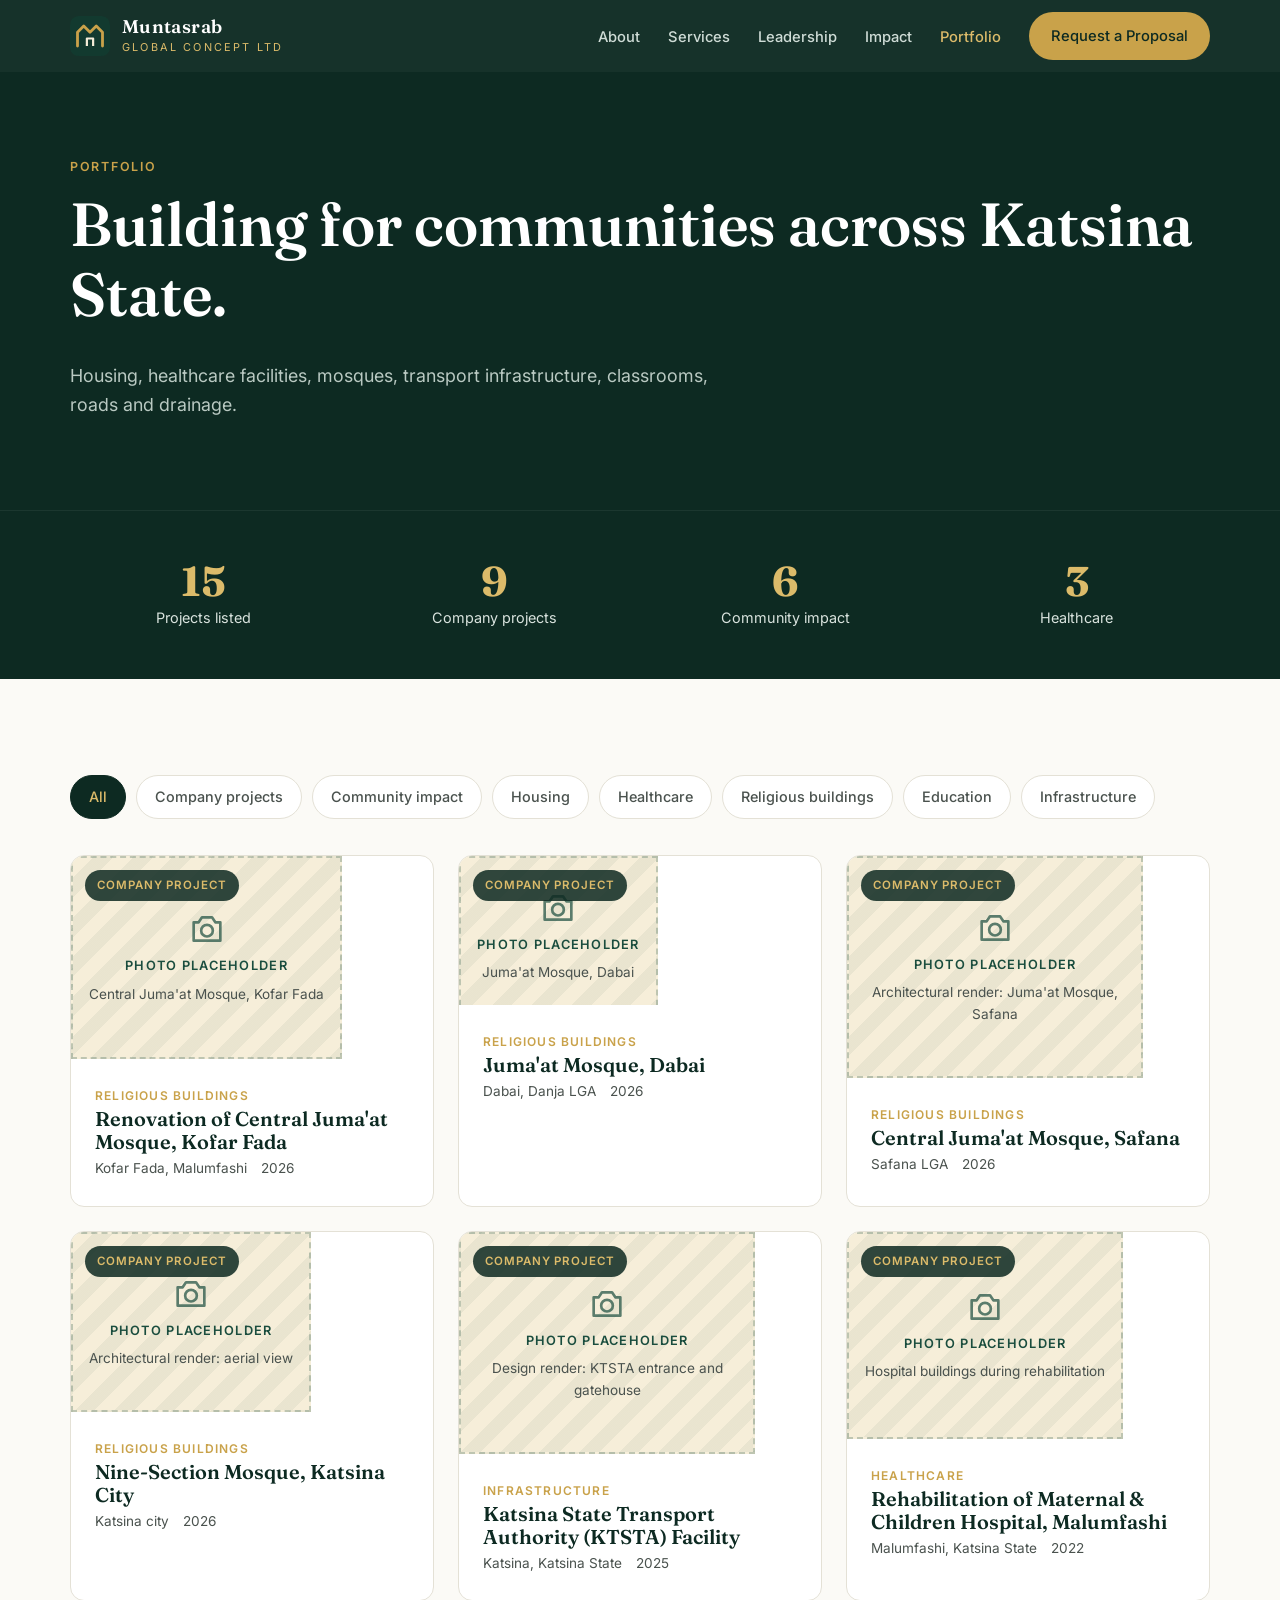
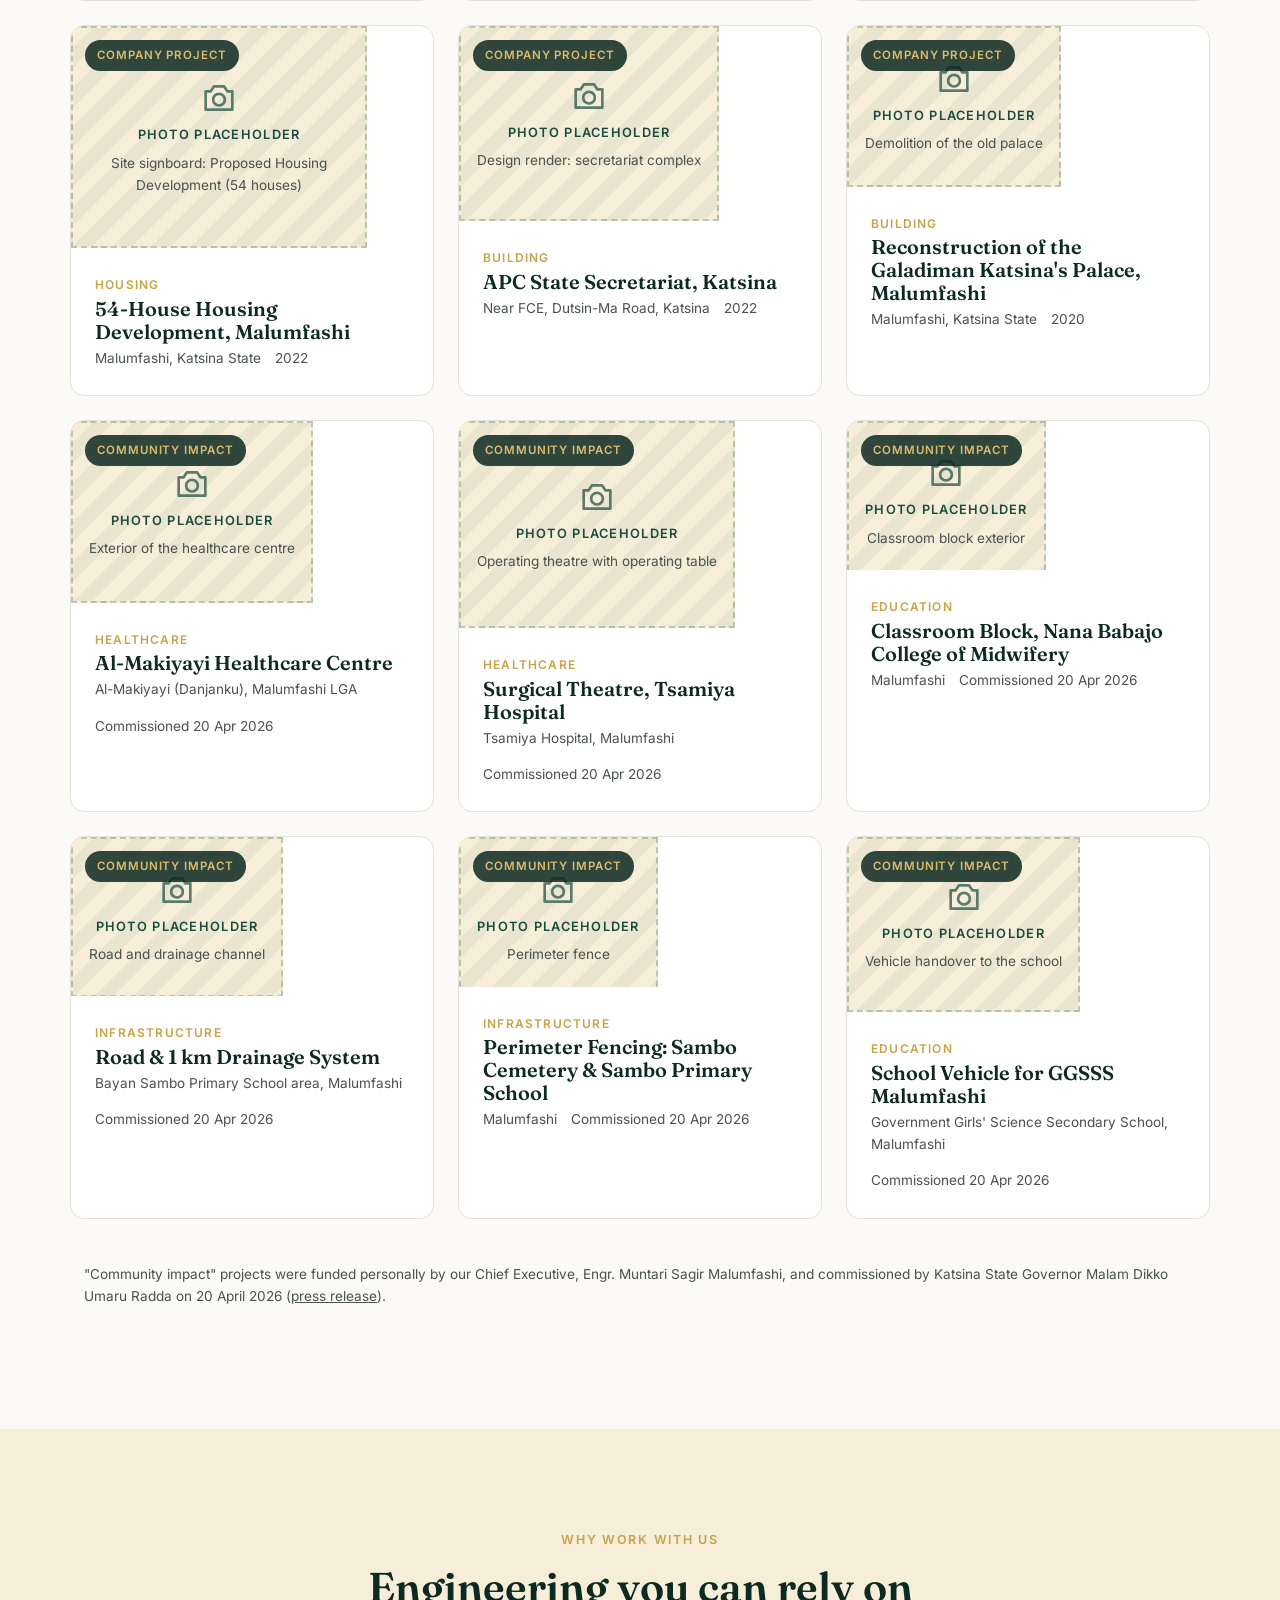
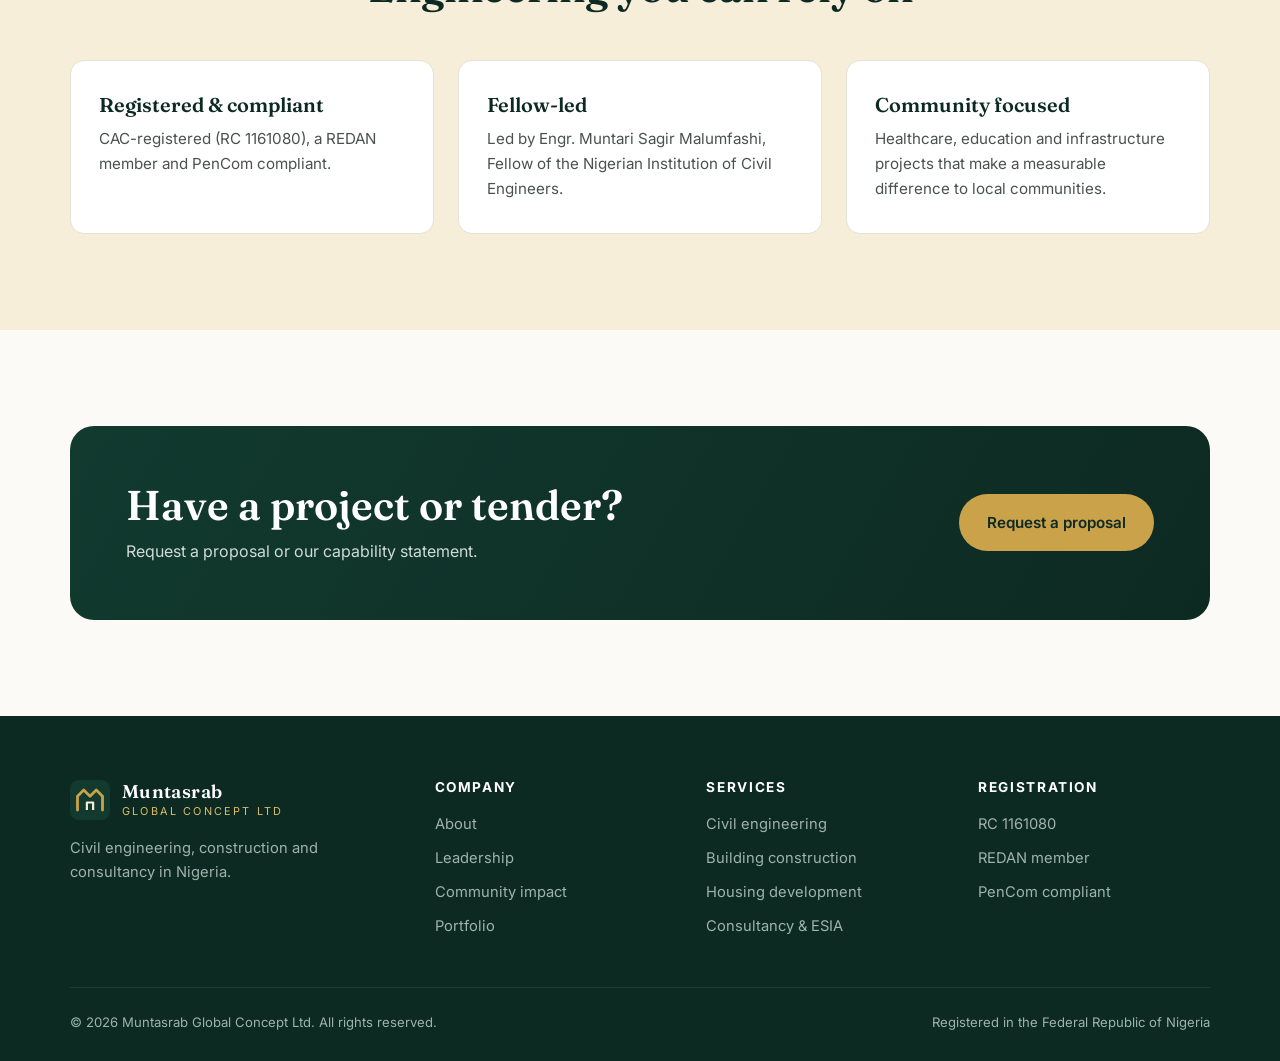
==== commit b9de03f2: "Add company projects from public Facebook posts Add nine Muntasrab projects sourced from posts the u" ====
--- a/portfolio.html
+++ b/portfolio.html
@@ -40,18 +40,18 @@
     <section class="page-hero">
       <div class="container">
         <span class="eyebrow">Portfolio</span>
-        <h1>Infrastructure that serves people.</h1>
-        <p class="lead" style="color:#b9c9c2">Healthcare facilities, classrooms, roads and drainage in Katsina State.</p>
+        <h1>Building for communities across Katsina State.</h1>
+        <p class="lead" style="color:#b9c9c2">Housing, healthcare facilities, mosques, transport infrastructure, classrooms, roads and drainage.</p>
       </div>
     </section>
 
-    <!-- Counts are computed from js/projects.js (empty company slots are not counted) -->
+    <!-- Counts are computed from js/projects.js (placeholder slots are not counted) -->
     <section class="section--dark" style="padding:48px 0;border-top:1px solid rgba(255,255,255,.06)">
       <div class="container stats-grid">
         <div class="stat"><strong data-stat="total">0</strong><span>Projects listed</span></div>
+        <div class="stat"><strong data-stat="company">0</strong><span>Company projects</span></div>
+        <div class="stat"><strong data-stat="community">0</strong><span>Community impact</span></div>
         <div class="stat"><strong data-stat="healthcare">0</strong><span>Healthcare</span></div>
-        <div class="stat"><strong data-stat="education">0</strong><span>Education</span></div>
-        <div class="stat"><strong data-stat="infrastructure">0</strong><span>Infrastructure</span></div>
       </div>
     </section>
 
@@ -59,9 +59,11 @@
       <div class="container">
         <div class="filters" data-filters role="group" aria-label="Filter projects">
           <button class="filter active" data-filter="all" aria-pressed="true">All</button>
+          <button class="filter" data-filter="company" aria-pressed="false">Company projects</button>
           <button class="filter" data-filter="community" aria-pressed="false">Community impact</button>
-          <button class="filter" data-filter="company" aria-pressed="false">Company projects</button>
+          <button class="filter" data-filter="housing" aria-pressed="false">Housing</button>
           <button class="filter" data-filter="healthcare" aria-pressed="false">Healthcare</button>
+          <button class="filter" data-filter="religious" aria-pressed="false">Religious buildings</button>
           <button class="filter" data-filter="education" aria-pressed="false">Education</button>
           <button class="filter" data-filter="infrastructure" aria-pressed="false">Infrastructure</button>
         </div>
@@ -141,7 +143,7 @@
         </div>
         <div>
           <h4>Services</h4>
-          <ul><li>Civil engineering</li><li>Building construction</li><li>Quantity surveying</li><li>Consultancy &amp; ESIA</li></ul>
+          <ul><li>Civil engineering</li><li>Building construction</li><li>Housing development</li><li>Consultancy &amp; ESIA</li></ul>
         </div>
         <div>
           <h4>Registration</h4>
